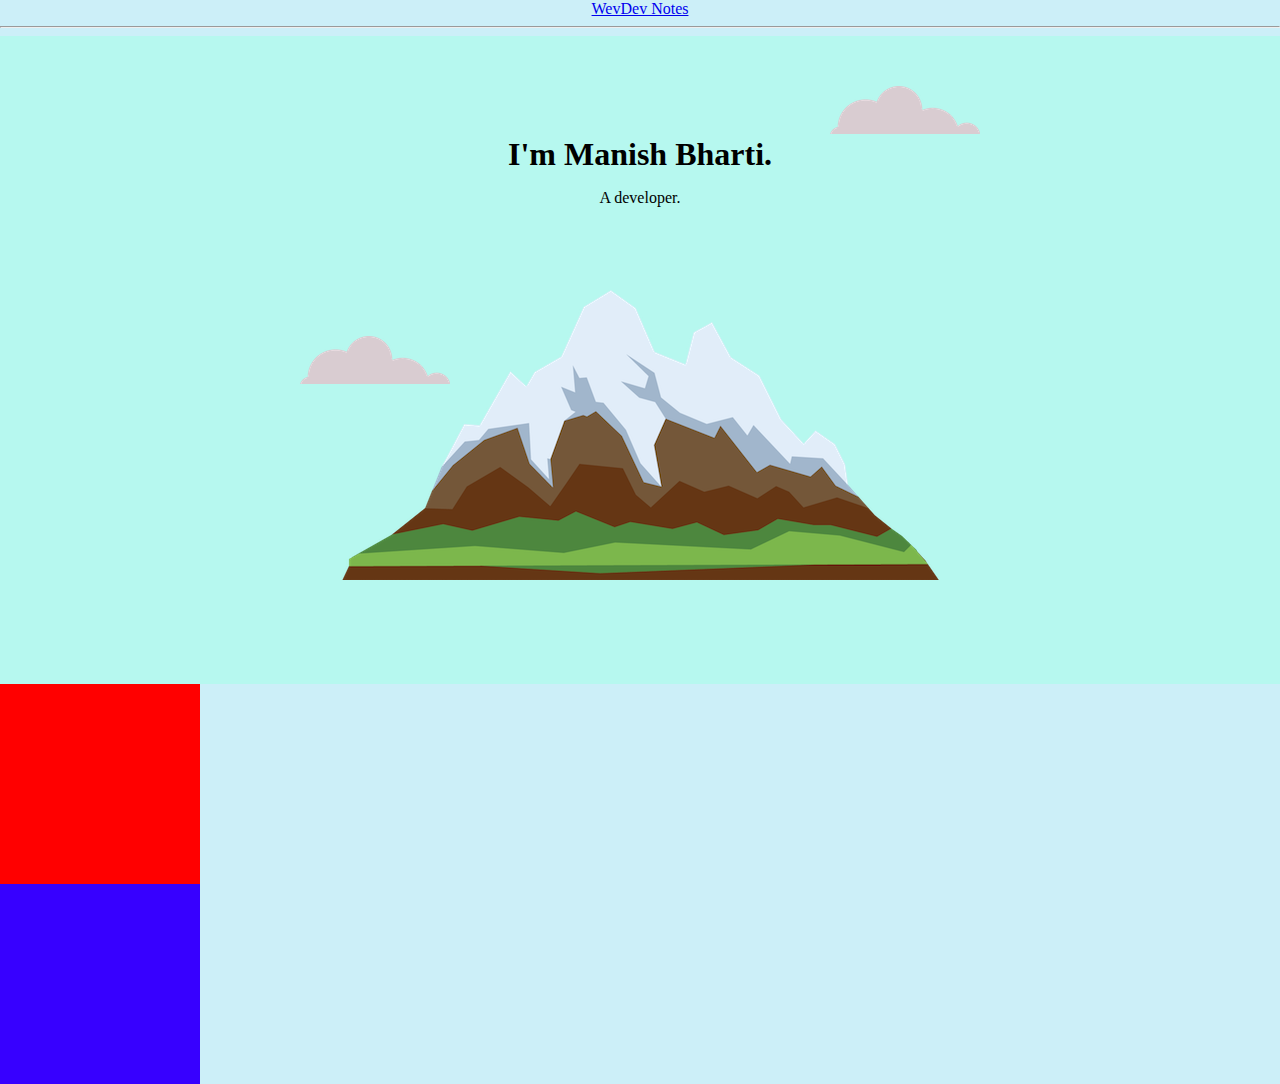
==== index.html @ 11067df6 "add css_mySite" ====
<!DOCTYPE html>
<html lang="en">

<head>
    <meta charset="UTF-8">
    <meta http-equiv="X-UA-Compatible" content="IE=edge">
    <meta name="viewport" content="width=device-width, initial-scale=1.0">
    <title>ManishBharti🧡</title>
    <link rel="icon" href="images/favicon.ico">
    <link rel="stylesheet" href="css/styles.css">
</head>

<body>
    <a href="notes.html">WevDev Notes</a>
    <hr>
    <div class="topContainer">
        <img class="topCloud" src="images/cloud.png" alt="cloud-img">
        <h1>I'm Manish Bharti.</h1>
        <p>A developer.</p>
        <img class="bottomCloud" src="images/cloud.png" alt="cloud-img">
        <img src="images/mountain.png" alt="mountain-img">
    </div>

    <div class="middleContainer"></div>
    <div class="bottomContainer"></div>
</body>

</html>
---- css/styles.css ----
body{
    background-color: rgb(204, 239, 248);
    margin: 0;
    text-align: center;
    /* border:solid; */
}

h1{
    margin: 0;
}


/* ################### Class selector ######### */
.topContainer{
    background-color: rgb(182, 248, 239);
    position: relative;
    padding: 100px;
}
.middleContainer{
    background-color: red;
    height: 200px;
    width: 200px;
}

.bottomContainer{
    background-color: rgb(55, 0, 255);
    height: 200px;
    width: 200px;
}

.topCloud{
    position:absolute;
    right: 300px;
    top: 50px;
}
.bottomCloud{
    position: absolute;
    left: 300px;
    bottom: 300px;
}
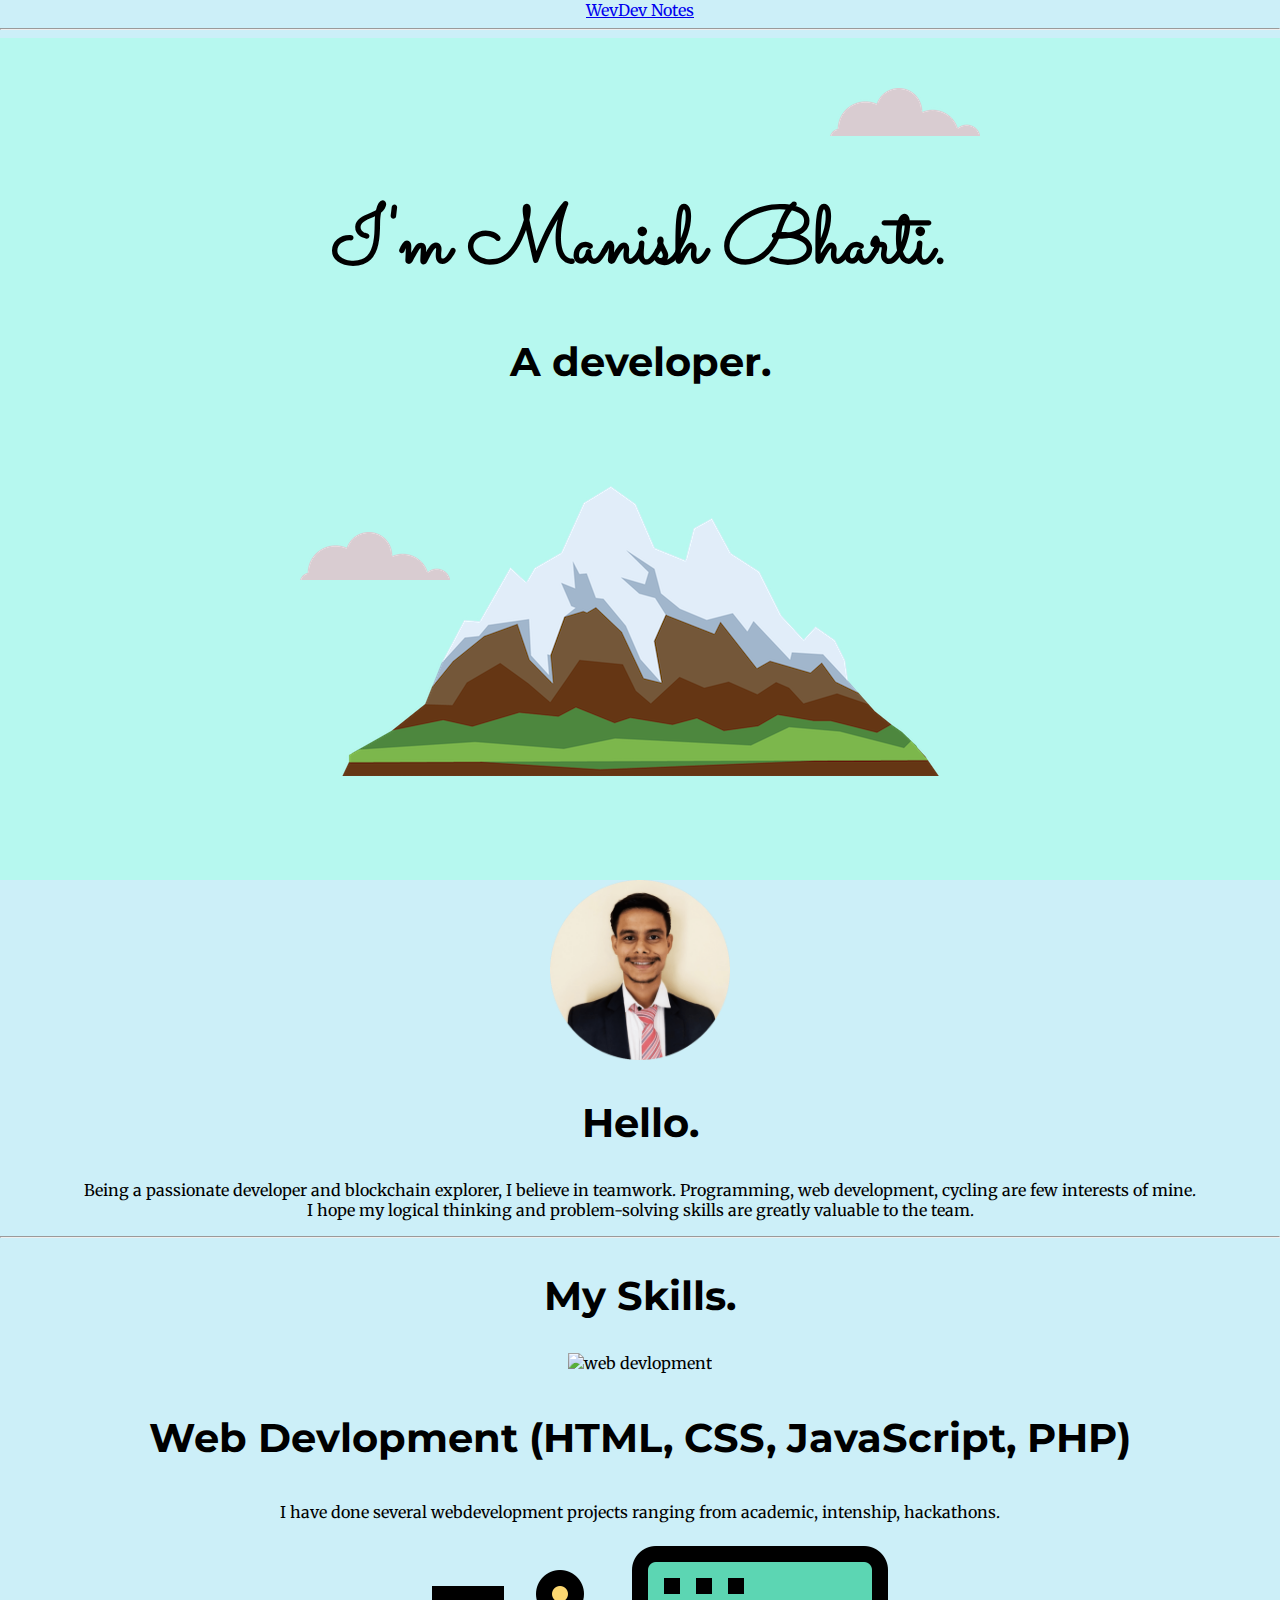
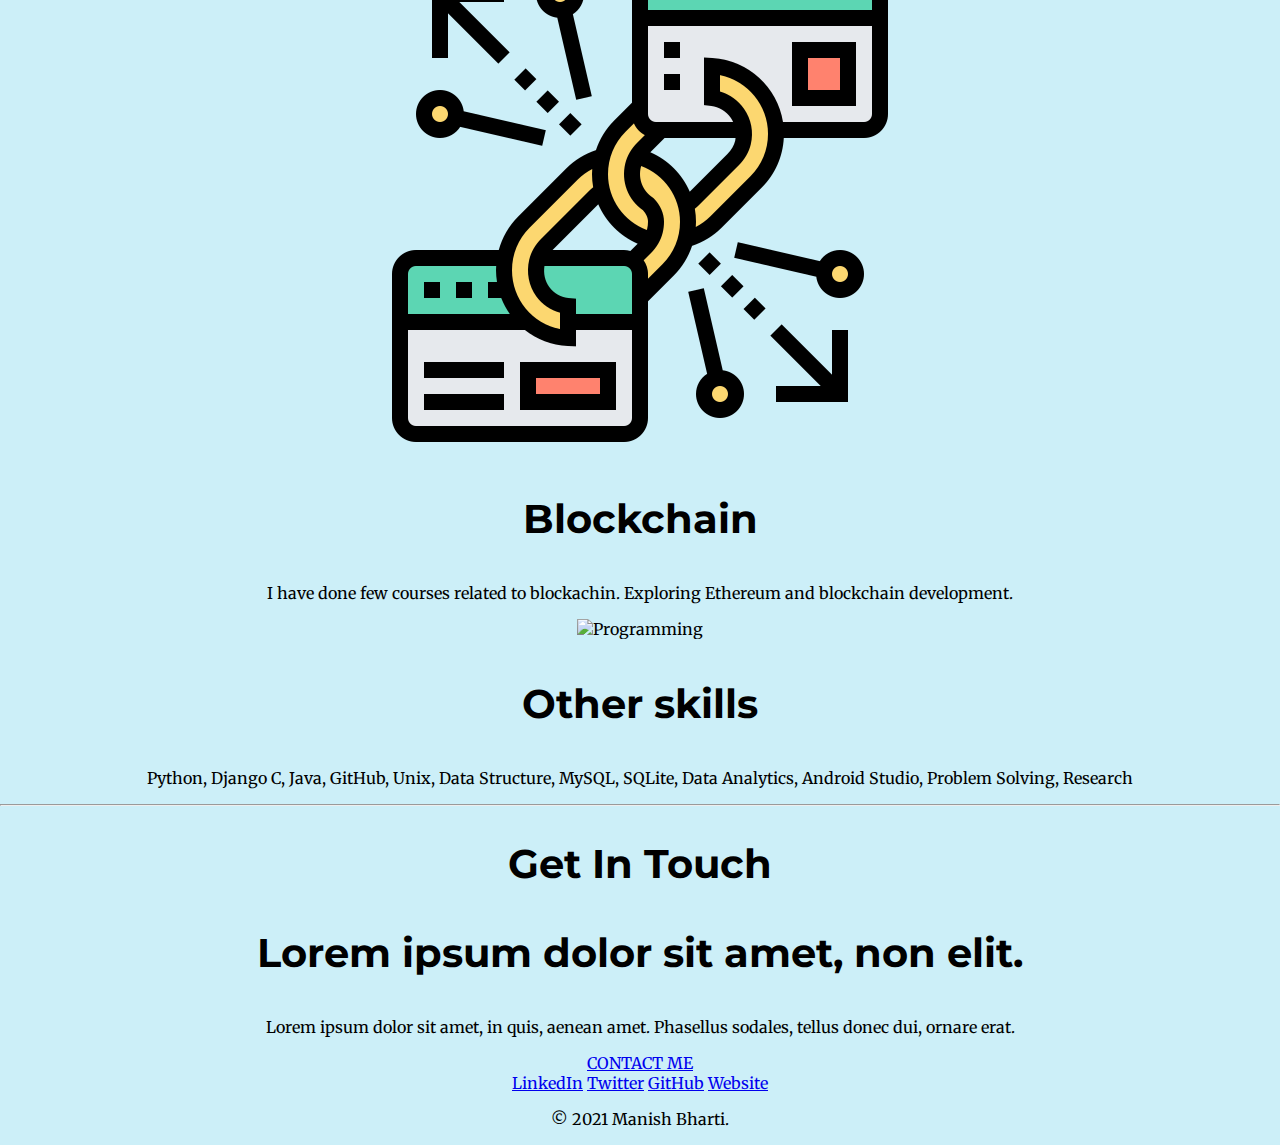
==== commit c18e5b78: "add font css, skills" ====
--- a/index.html
+++ b/index.html
@@ -8,6 +8,10 @@
     <title>ManishBharti🧡</title>
     <link rel="icon" href="images/favicon.ico">
     <link rel="stylesheet" href="css/styles.css">
+
+    <link
+        href="https://fonts.googleapis.com/css2?family=Merriweather:wght@300&family=Montserrat:wght@100&family=Sacramento&display=swap"
+        rel="stylesheet">
 </head>
 
 <body>
@@ -16,13 +20,64 @@
     <div class="topContainer">
         <img class="topCloud" src="images/cloud.png" alt="cloud-img">
         <h1>I'm Manish Bharti.</h1>
-        <p>A developer.</p>
+        <h2>A developer.</h2>
         <img class="bottomCloud" src="images/cloud.png" alt="cloud-img">
         <img src="images/mountain.png" alt="mountain-img">
     </div>
 
-    <div class="middleContainer"></div>
-    <div class="bottomContainer"></div>
+    <div class="middle-container">
+        <div class="profile">
+            <img style="width: 180px;" src="images/manish.png" alt="manish-img">
+            <h2>Hello.</h2>
+            <p>Being a passionate developer and blockchain explorer, I believe in teamwork. Programming, web
+                development, cycling are few interests of mine. <br> I hope my logical thinking and problem-solving
+                skills
+                are greatly valuable to the team.
+            </p>
+        </div>
+        <hr>
+        <div class="skills">
+            <h2>My Skills.</h2>
+            <div class="skill-row">
+                <!-- <img class="" src="https://media.giphy.com/media/jRf5fsn8G6YaogAWxn/giphy.gif" alt="hello world"> -->
+                <img class="" src="https://media.giphy.com/media/juua9i2c2fA0AIp2iq/giphy.gif" alt="web devlopment">
+
+                <h3>Web Devlopment (HTML, CSS, JavaScript, PHP)</h3>
+                <p>I have done several webdevelopment projects ranging from academic, intenship, hackathons.</p>
+            </div>
+            <div class="skill-row">
+                <img class="" src="images/blockchain.png" alt="Blockchain">
+                <h3>Blockchain</h3>
+                <p>I have done few courses related to blockachin. Exploring Ethereum and blockchain development.</p>
+            </div>
+            <div class="skill-row">
+                <img class="" src="https://media.giphy.com/media/jRf5fsn8G6YaogAWxn/giphy.gif" alt="Programming">
+                <h3>Other skills</h3>
+                <p>Python, Django C, Java,
+                    GitHub, Unix, Data Structure,
+                    MySQL, SQLite, Data Analytics,
+                    Android Studio, Problem Solving,
+                    Research</p>
+            </div>
+        </div>
+        <hr>
+        <div class="contact-me">
+            <h2>Get In Touch</h2>
+            <h3>Lorem ipsum dolor sit amet, non elit.</h3>
+            <p>Lorem ipsum dolor sit amet, in quis, aenean amet. Phasellus sodales, tellus donec dui, ornare erat.</p>
+            <a class="btn" href="mailto:mbharti321@email.com">CONTACT ME</a>
+        </div>
+    </div>
+
+
+    <div class="bottom-container">
+        <a class="footer-link" href="https://www.linkedin.com/in/manish-bharti/">LinkedIn</a>
+        <a class="footer-link" href="https://twitter.com/_manishbharti">Twitter</a>
+        <a class="footer-link" href="https://github.com/mbharti321">GitHub</a>
+        <a class="footer-link" href="https://flowcv.me/manishbharti">Website</a>
+        <p>© 2021 Manish Bharti.</p>
+    </div>
+
 </body>
 
 </html>--- a/css/styles.css
+++ b/css/styles.css
@@ -2,11 +2,20 @@
     background-color: rgb(204, 239, 248);
     margin: 0;
     text-align: center;
-    /* border:solid; */
+    font-family: 'Merriweather', serif;
+
 }
 
 h1{
     margin: 0;
+    font-size: 5rem;
+    margin: 50px auto 0 auto;
+    font-family: 'Sacramento', cursive;
+    
+}
+h2,h3{
+    font-size: 2.5rem;
+    font-family: 'Montserrat', sans-serif;
 }
 
 
@@ -17,15 +26,11 @@
     padding: 100px;
 }
 .middleContainer{
-    background-color: red;
-    height: 200px;
-    width: 200px;
+  
 }
 
 .bottomContainer{
-    background-color: rgb(55, 0, 255);
-    height: 200px;
-    width: 200px;
+    
 }
 
 .topCloud{
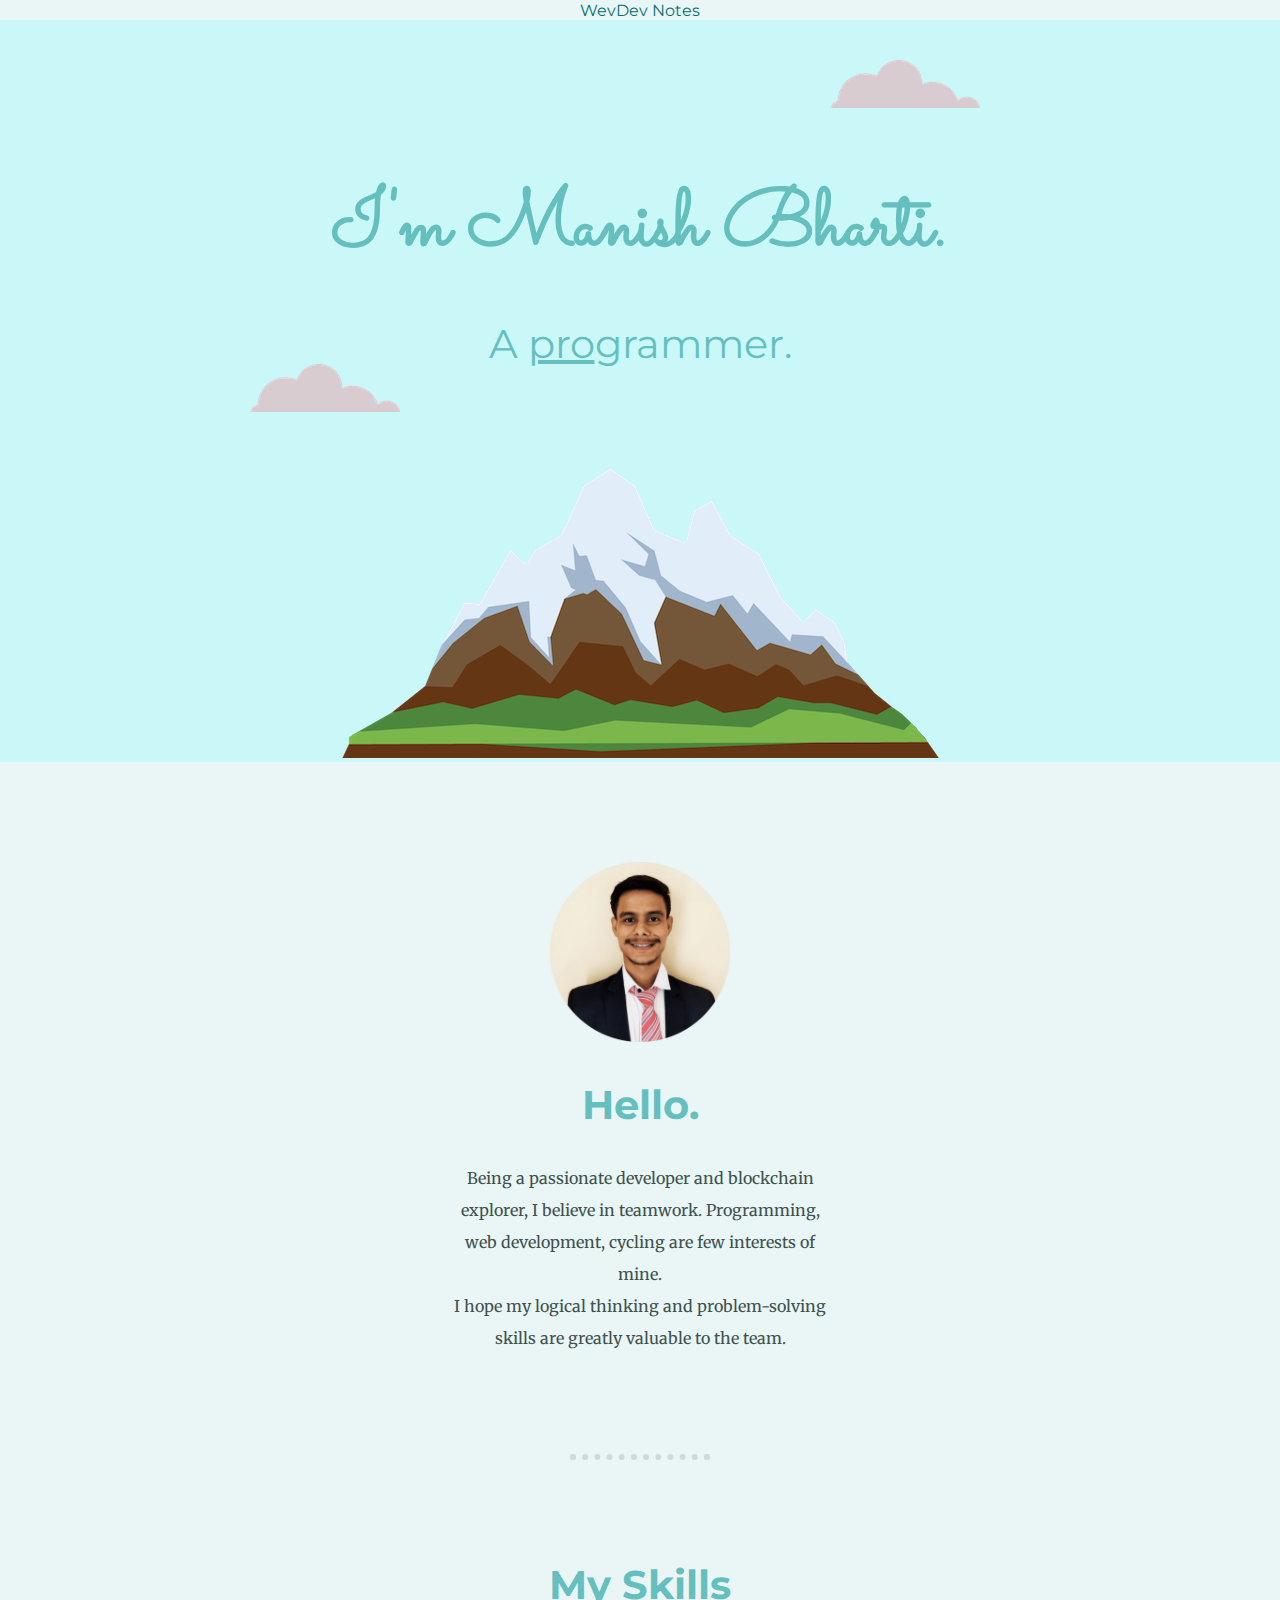
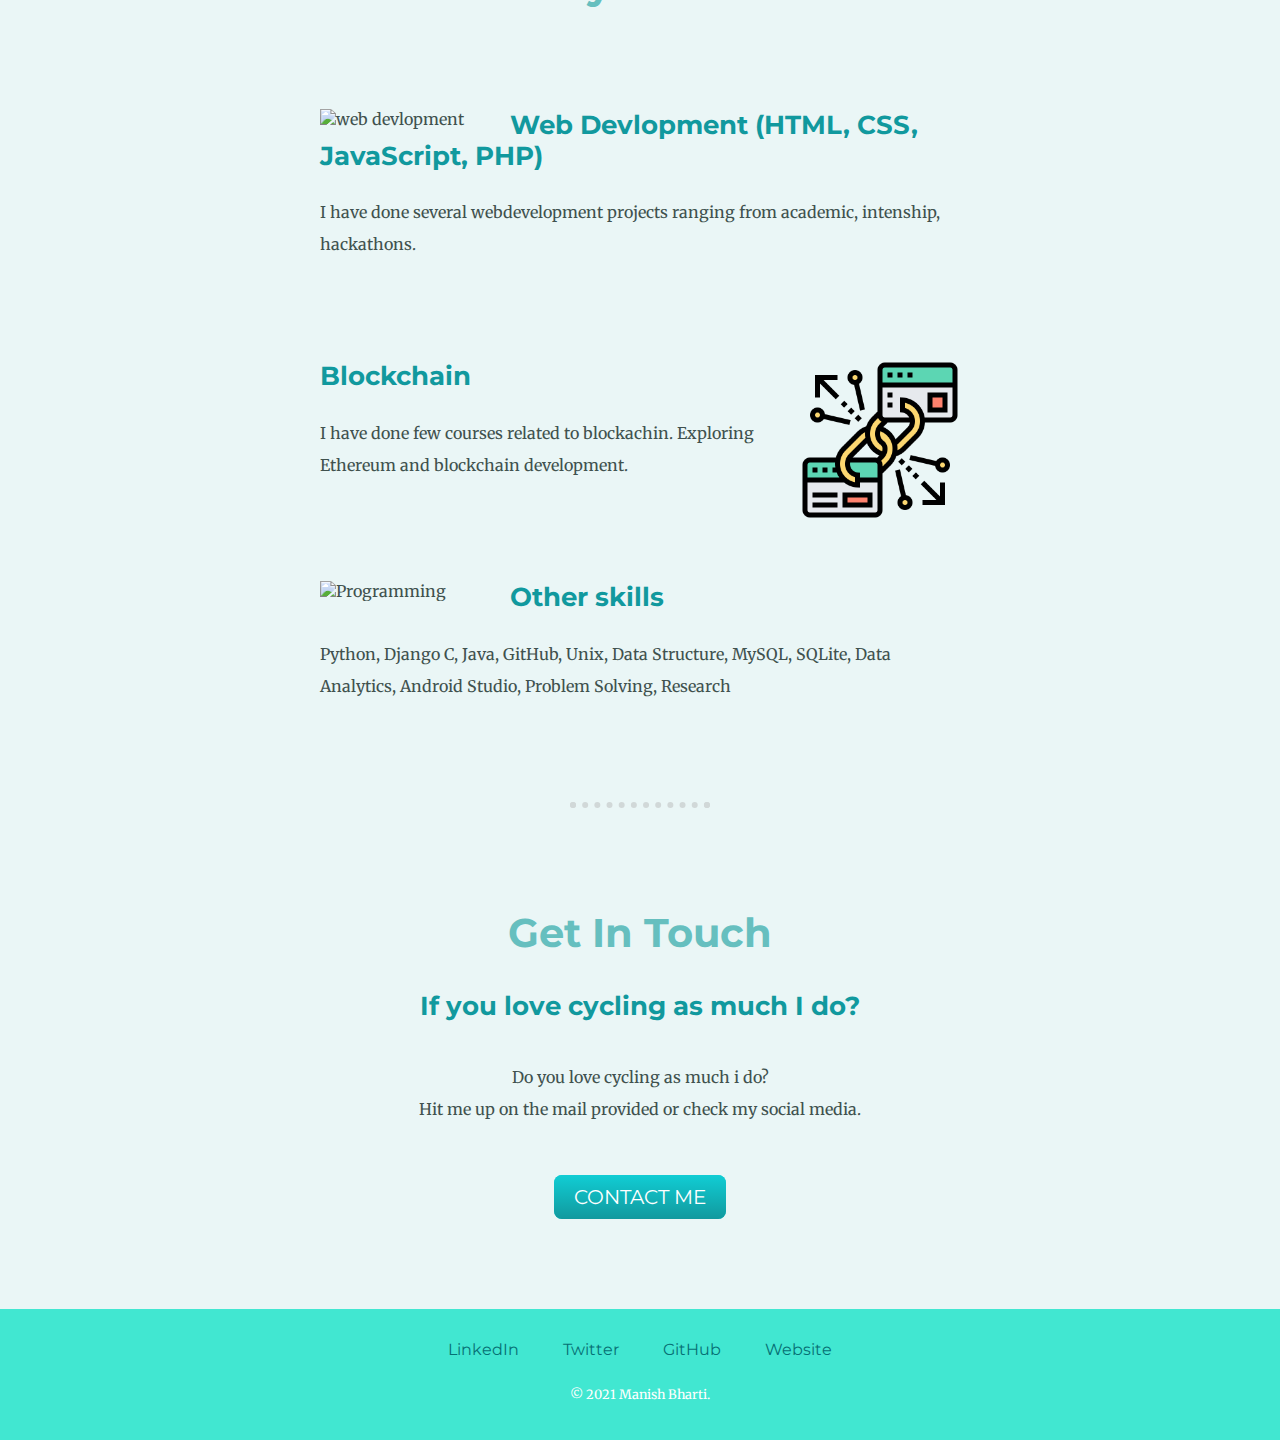
==== commit 0c35fe33: "add style skills" ====
--- a/index.html
+++ b/index.html
@@ -10,17 +10,16 @@
     <link rel="stylesheet" href="css/styles.css">
 
     <link
-        href="https://fonts.googleapis.com/css2?family=Merriweather:wght@300&family=Montserrat:wght@100&family=Sacramento&display=swap"
+        href="https://fonts.googleapis.com/css2?family=Merriweather:wght@300&family=Montserrat&family=Sacramento&display=swap"
         rel="stylesheet">
 </head>
 
 <body>
     <a href="notes.html">WevDev Notes</a>
-    <hr>
-    <div class="topContainer">
+    <div class="top-container">
         <img class="topCloud" src="images/cloud.png" alt="cloud-img">
         <h1>I'm Manish Bharti.</h1>
-        <h2>A developer.</h2>
+        <h2 class="subtitle">A <span class="uderline">pro</span>grammer.</h2>
         <img class="bottomCloud" src="images/cloud.png" alt="cloud-img">
         <img src="images/mountain.png" alt="mountain-img">
     </div>
@@ -29,7 +28,8 @@
         <div class="profile">
             <img style="width: 180px;" src="images/manish.png" alt="manish-img">
             <h2>Hello.</h2>
-            <p>Being a passionate developer and blockchain explorer, I believe in teamwork. Programming, web
+            <p class="intro">Being a passionate developer and blockchain explorer, I believe in teamwork. Programming,
+                web
                 development, cycling are few interests of mine. <br> I hope my logical thinking and problem-solving
                 skills
                 are greatly valuable to the team.
@@ -37,21 +37,22 @@
         </div>
         <hr>
         <div class="skills">
-            <h2>My Skills.</h2>
+            <h2>My Skills</h2>
             <div class="skill-row">
                 <!-- <img class="" src="https://media.giphy.com/media/jRf5fsn8G6YaogAWxn/giphy.gif" alt="hello world"> -->
-                <img class="" src="https://media.giphy.com/media/juua9i2c2fA0AIp2iq/giphy.gif" alt="web devlopment">
+                <img class="imgLeft" src="https://media.giphy.com/media/juua9i2c2fA0AIp2iq/giphy.gif"
+                    alt="web devlopment">
 
                 <h3>Web Devlopment (HTML, CSS, JavaScript, PHP)</h3>
                 <p>I have done several webdevelopment projects ranging from academic, intenship, hackathons.</p>
             </div>
             <div class="skill-row">
-                <img class="" src="images/blockchain.png" alt="Blockchain">
+                <img class="imgRight" src="images/blockchain.png" alt="Blockchain">
                 <h3>Blockchain</h3>
                 <p>I have done few courses related to blockachin. Exploring Ethereum and blockchain development.</p>
             </div>
             <div class="skill-row">
-                <img class="" src="https://media.giphy.com/media/jRf5fsn8G6YaogAWxn/giphy.gif" alt="Programming">
+                <img class="imgLeft" src="https://media.giphy.com/media/jRf5fsn8G6YaogAWxn/giphy.gif" alt="Programming">
                 <h3>Other skills</h3>
                 <p>Python, Django C, Java,
                     GitHub, Unix, Data Structure,
@@ -63,8 +64,9 @@
         <hr>
         <div class="contact-me">
             <h2>Get In Touch</h2>
-            <h3>Lorem ipsum dolor sit amet, non elit.</h3>
-            <p>Lorem ipsum dolor sit amet, in quis, aenean amet. Phasellus sodales, tellus donec dui, ornare erat.</p>
+            <h3>If you love cycling as much I do?</h3>
+            <p class="contact-message">Do you love cycling as much i do? <br>Hit me up on the mail provided or check my
+                social media.</p>
             <a class="btn" href="mailto:mbharti321@email.com">CONTACT ME</a>
         </div>
     </div>
@@ -75,7 +77,7 @@
         <a class="footer-link" href="https://twitter.com/_manishbharti">Twitter</a>
         <a class="footer-link" href="https://github.com/mbharti321">GitHub</a>
         <a class="footer-link" href="https://flowcv.me/manishbharti">Website</a>
-        <p>© 2021 Manish Bharti.</p>
+        <p class="copyright">© 2021 Manish Bharti.</p>
     </div>
 
 </body>
--- a/css/styles.css
+++ b/css/styles.css
@@ -1,8 +1,9 @@
 body{
-    background-color: rgb(204, 239, 248);
+    background-color: #eaf6f6;
     margin: 0;
     text-align: center;
     font-family: 'Merriweather', serif;
+    color: #40514E;
 
 }
 
@@ -10,36 +11,134 @@
     margin: 0;
     font-size: 5rem;
     margin: 50px auto 0 auto;
+    color:  #66BFBF;
     font-family: 'Sacramento', cursive;
     
 }
-h2,h3{
+h2{
     font-size: 2.5rem;
+    color: #66BFBF;
     font-family: 'Montserrat', sans-serif;
+}
+h3{
+    color: #11999E;
+    font-size: 1.6rem;
+    font-family: 'Montserrat', sans-serif;
+}
+a{
+    font-family: 'Montserrat', sans-serif;
+    color: #077074;
+    margin: 10px 20px;
+    text-decoration: none;
+}
+a:hover{
+    color:#ffffff;
+}
+p{
+    line-height: 2;
+}
+hr{
+    border: dotted #d1d8d8 6px;
+    border-bottom: none;
+    width: 10%;
+    margin: 100px auto;
 }
 
 
 /* ################### Class selector ######### */
-.topContainer{
-    background-color: rgb(182, 248, 239);
+.top-container{
+    background-color: #caf8f8;
     position: relative;
-    padding: 100px;
+    padding: 100px 100px 0 100px;
 }
-.middleContainer{
-  
+.middle-container{
+  margin: 100px 0;
 }
-
-.bottomContainer{
-    
+.bottom-container{
+    background-color: #41e7d1;
+    padding: 30px 0 10px;
 }
 
 .topCloud{
     position:absolute;
     right: 300px;
-    top: 50px;
+    top: 40px;
 }
 .bottomCloud{
     position: absolute;
-    left: 300px;
-    bottom: 300px;
+    left: 250px;
+    bottom: 350px;
 }
+
+.uderline{
+    text-decoration: underline;
+}
+.subtitle{
+    font-weight: normal;
+}
+.intro{
+    width: 30%;
+    margin: auto;
+}
+.skills{
+    /* margin: 100px auto; */
+}
+
+.skill-row{
+    width: 50%;
+    margin: 100px  auto;
+    text-align: left;
+}
+.skill-row img{
+    width: 25%;    
+    
+}
+
+.imgLeft{
+    float: left;
+    margin-right:30px ;
+}
+
+.imgRight{
+    float: right;
+    margin-left:30px ;
+}
+
+.contact-message{
+    width: 40%;
+    margin: 40px auto 60px auto;
+}
+
+
+.btn {
+    background: #11cdd4;
+    background-image: -webkit-linear-gradient(top, #11cdd4, #11999e);
+    background-image: -moz-linear-gradient(top, #11cdd4, #11999e);
+    background-image: -ms-linear-gradient(top, #11cdd4, #11999e);
+    background-image: -o-linear-gradient(top, #11cdd4, #11999e);
+    background-image: linear-gradient(to bottom, #11cdd4, #11999e);
+    -webkit-border-radius: 8;
+    -moz-border-radius: 8;
+    border-radius: 8px;
+    font-family: 'Montserrat', sans-serif;
+    color: #ffffff;
+    font-size: 20px;
+    padding: 10px 20px 10px 20px;
+    text-decoration: none;
+  }
+  
+  .btn:hover {
+    background: #30e3cb;
+    /* background-image: -webkit-linear-gradient(top, #30e3cb, #2bc4abd);
+    background-image: -moz-linear-gradient(top, #30e3cb, #2bc4abd);
+    background-image: -ms-linear-gradient(top, #30e3cb, #2bc4abd);
+    background-image: -o-linear-gradient(top, #30e3cb, #2bc4abd);
+    background-image: linear-gradient(to bottom, #30e3cb, #2bc4abd);
+    text-decoration: none; */
+  }
+
+  .copyright{
+      color: #ffffff;
+      font-size: 0.8rem;
+      padding: 10px 20px;
+  }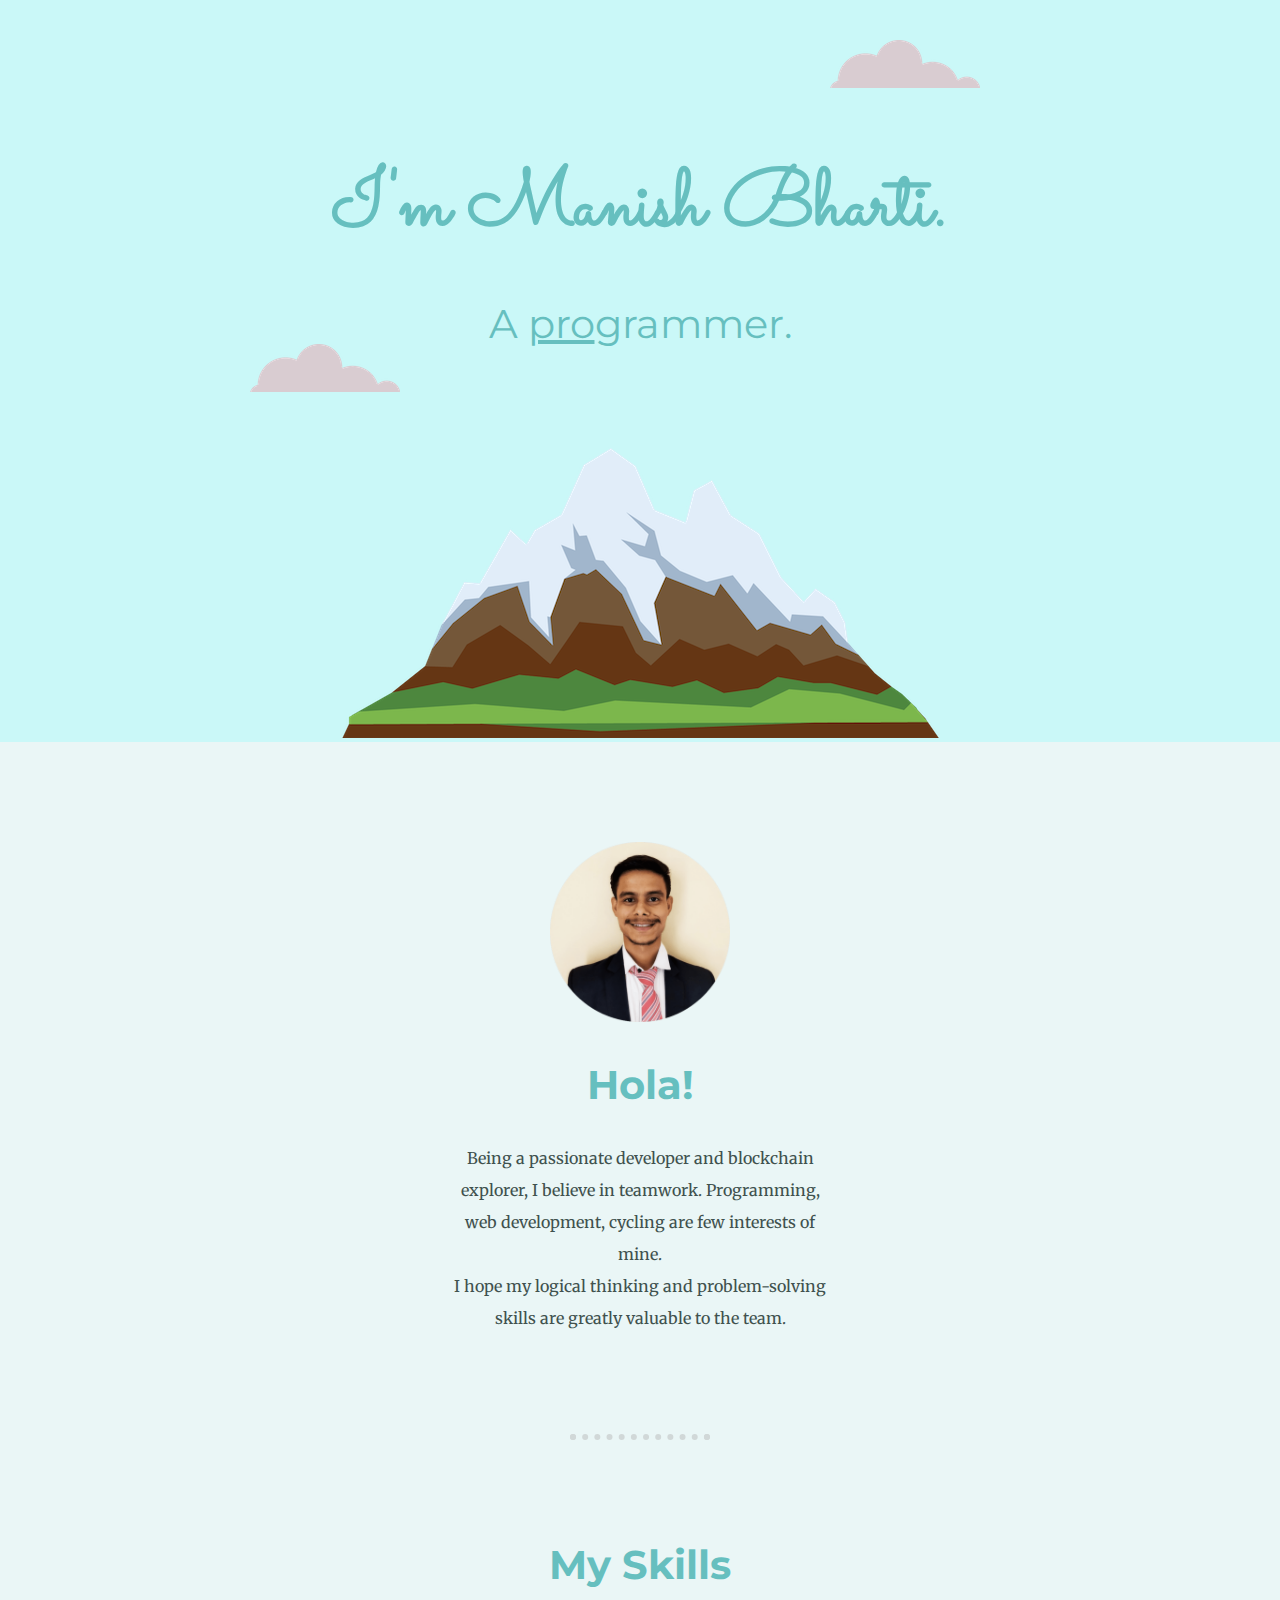
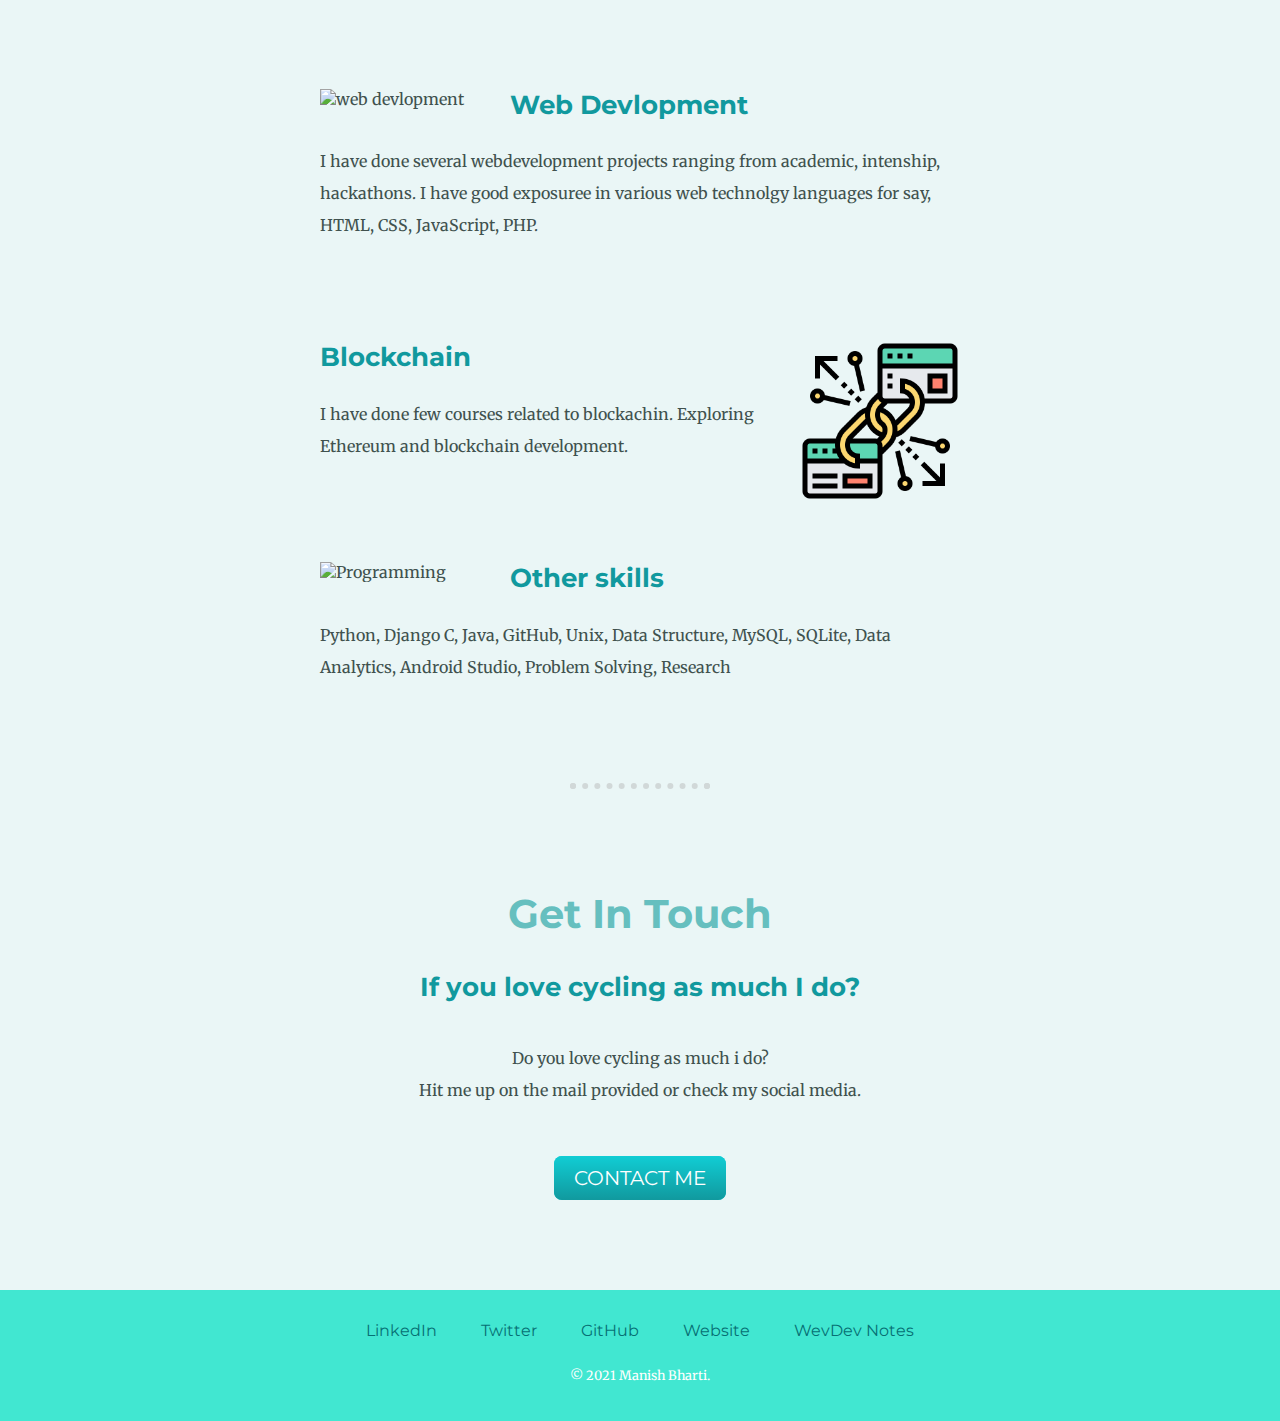
==== commit 84ce4868: "update style" ====
--- a/index.html
+++ b/index.html
@@ -15,7 +15,7 @@
 </head>
 
 <body>
-    <a href="notes.html">WevDev Notes</a>
+
     <div class="top-container">
         <img class="topCloud" src="images/cloud.png" alt="cloud-img">
         <h1>I'm Manish Bharti.</h1>
@@ -27,7 +27,7 @@
     <div class="middle-container">
         <div class="profile">
             <img style="width: 180px;" src="images/manish.png" alt="manish-img">
-            <h2>Hello.</h2>
+            <h2>Hola!</h2>
             <p class="intro">Being a passionate developer and blockchain explorer, I believe in teamwork. Programming,
                 web
                 development, cycling are few interests of mine. <br> I hope my logical thinking and problem-solving
@@ -43,8 +43,9 @@
                 <img class="imgLeft" src="https://media.giphy.com/media/juua9i2c2fA0AIp2iq/giphy.gif"
                     alt="web devlopment">
 
-                <h3>Web Devlopment (HTML, CSS, JavaScript, PHP)</h3>
-                <p>I have done several webdevelopment projects ranging from academic, intenship, hackathons.</p>
+                <h3>Web Devlopment</h3>
+                <p>I have done several webdevelopment projects ranging from academic, intenship, hackathons. I have good
+                    exposuree in various web technolgy languages for say, HTML, CSS, JavaScript, PHP.</p>
             </div>
             <div class="skill-row">
                 <img class="imgRight" src="images/blockchain.png" alt="Blockchain">
@@ -77,6 +78,7 @@
         <a class="footer-link" href="https://twitter.com/_manishbharti">Twitter</a>
         <a class="footer-link" href="https://github.com/mbharti321">GitHub</a>
         <a class="footer-link" href="https://flowcv.me/manishbharti">Website</a>
+        <a class="footer-link" href="notes.html">WevDev Notes</a>
         <p class="copyright">© 2021 Manish Bharti.</p>
     </div>
 
--- a/css/styles.css
+++ b/css/styles.css
@@ -57,6 +57,7 @@
 .bottom-container{
     background-color: #41e7d1;
     padding: 30px 0 10px;
+    width: 100%;
 }
 
 .topCloud{
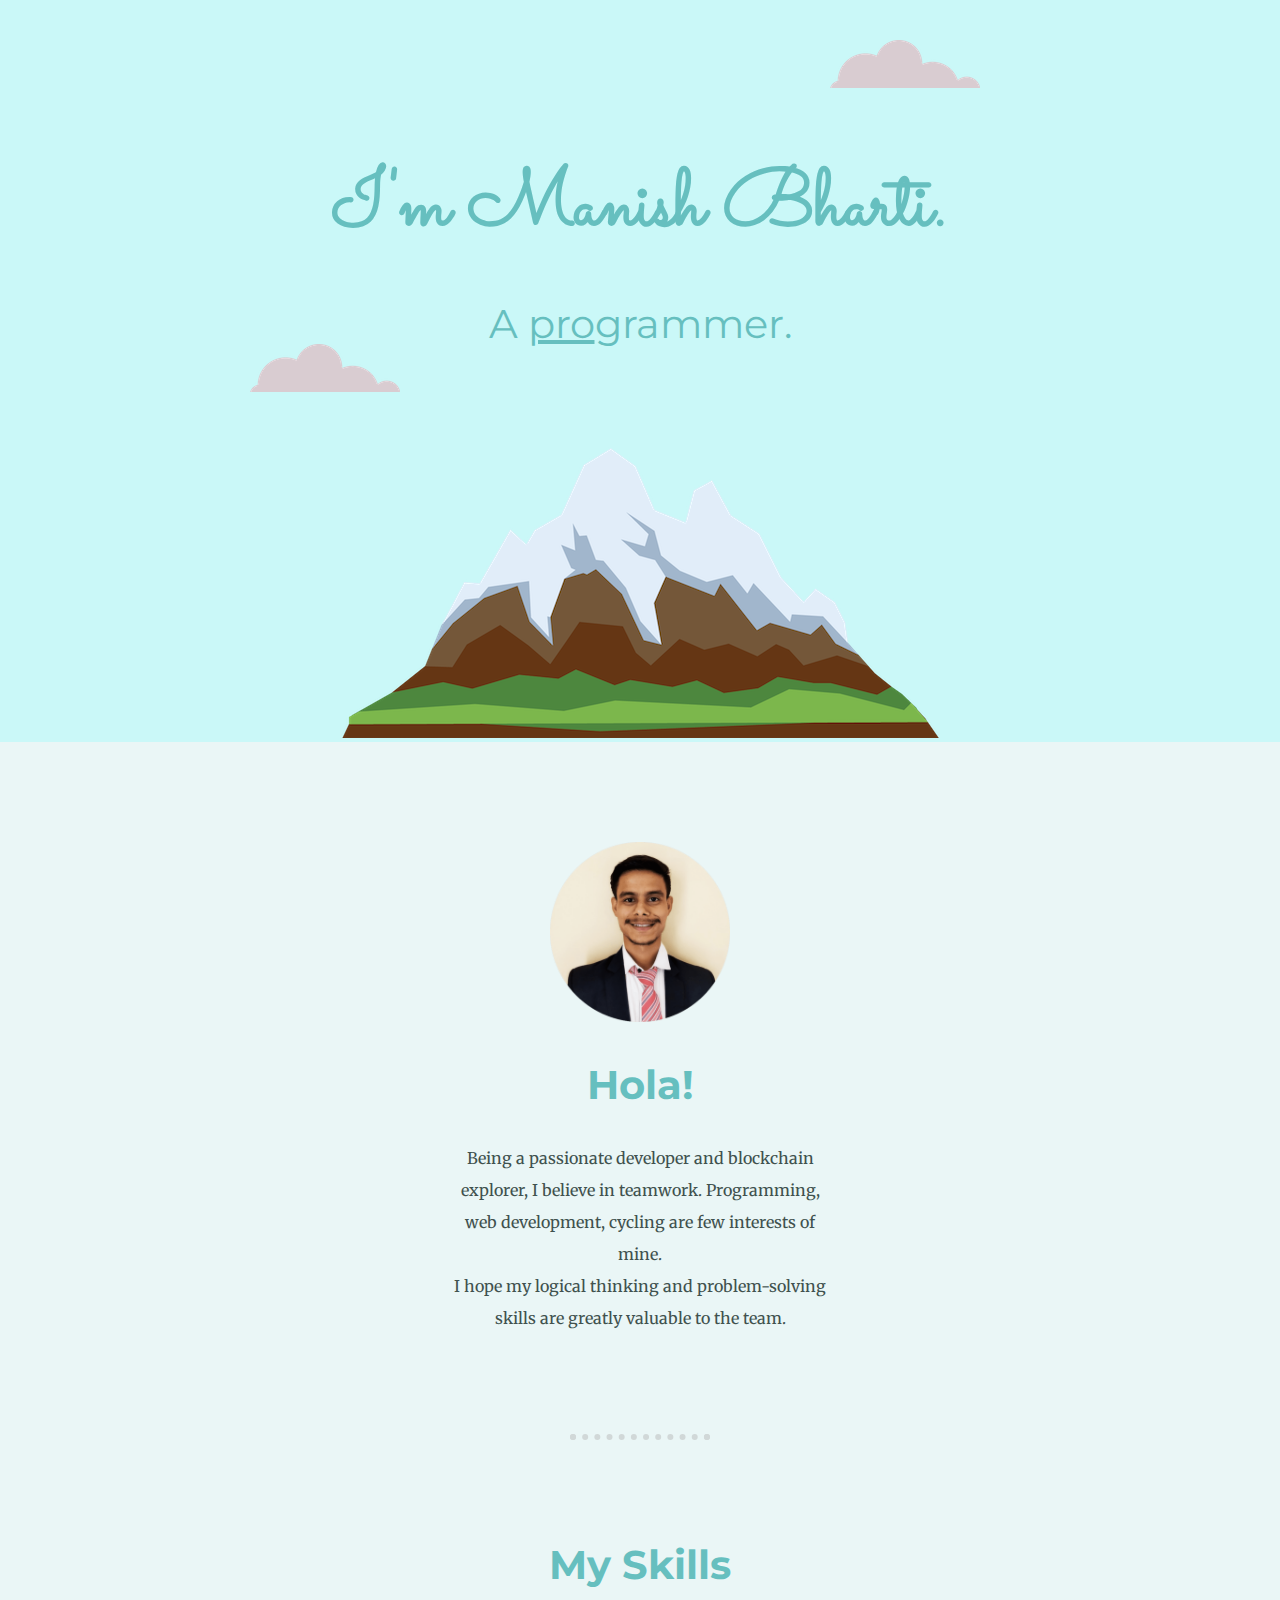
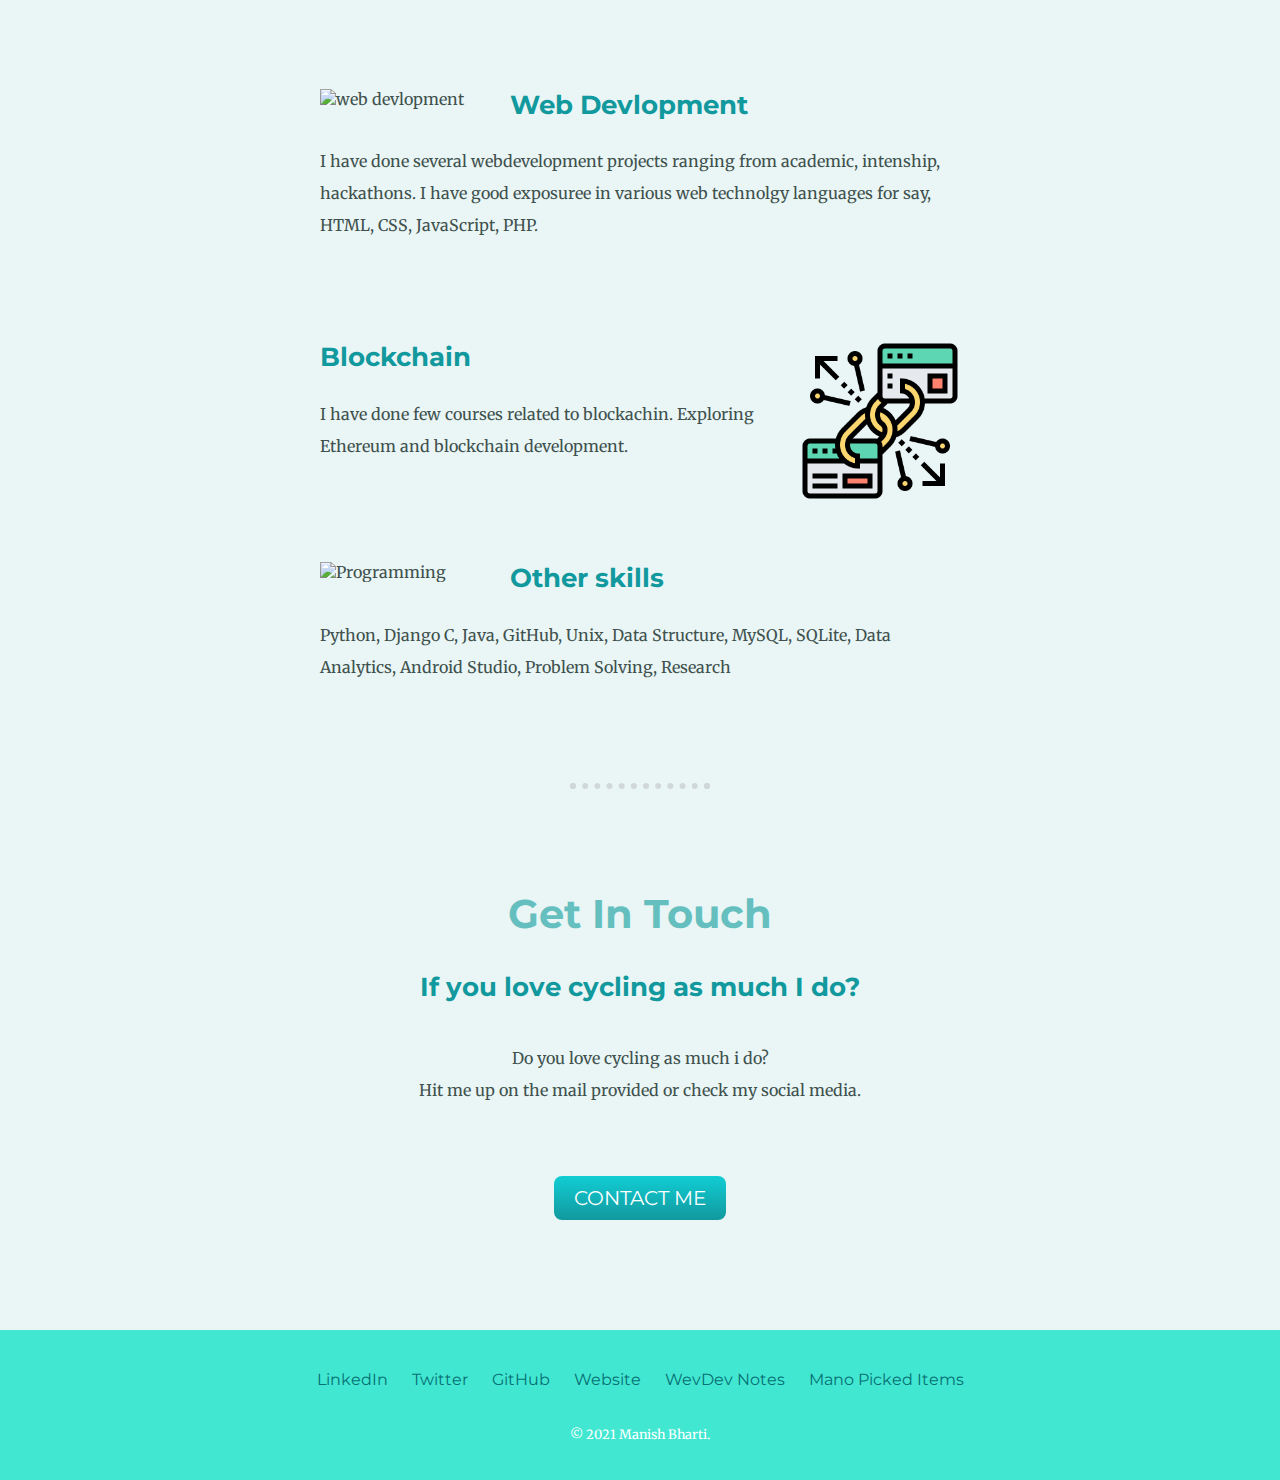
==== commit a2b4593d: "add mano-picked page" ====
--- a/index.html
+++ b/index.html
@@ -79,6 +79,7 @@
         <a class="footer-link" href="https://github.com/mbharti321">GitHub</a>
         <a class="footer-link" href="https://flowcv.me/manishbharti">Website</a>
         <a class="footer-link" href="notes.html">WevDev Notes</a>
+        <a class="footer-link" href="mano-picked.html">Mano Picked Items</a>
         <p class="copyright">© 2021 Manish Bharti.</p>
     </div>
 
--- a/css/styles.css
+++ b/css/styles.css
@@ -26,9 +26,10 @@
     font-family: 'Montserrat', sans-serif;
 }
 a{
+    display: inline-block;
     font-family: 'Montserrat', sans-serif;
     color: #077074;
-    margin: 10px 20px;
+    margin: 10px;
     text-decoration: none;
 }
 a:hover{
